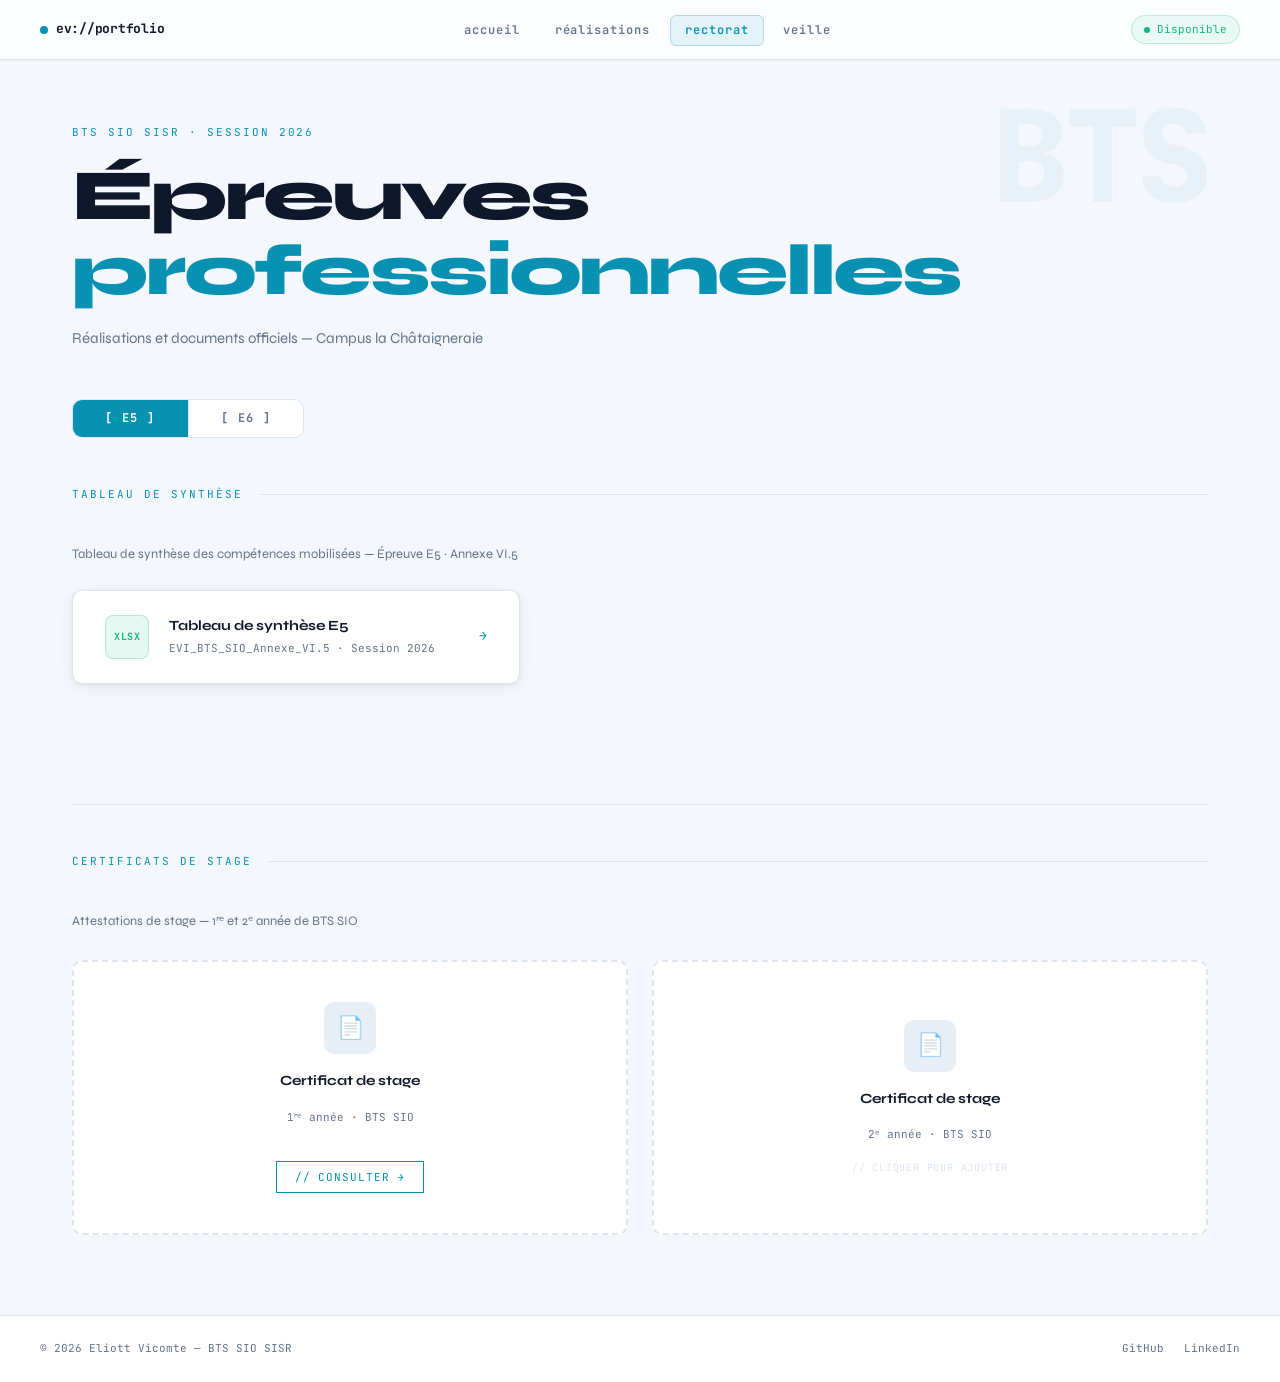
==== rectorat.html @ c420fbbb "Add files via upload" ====
<!DOCTYPE html>
<html lang="fr">
<head>
  <meta charset="UTF-8">
  <meta name="viewport" content="width=device-width, initial-scale=1.0">
  <title>Rectorat — Portfolio Eliott Vicomte</title>
  <link rel="icon" href="cadenas_svg.svg" type="image/svg+xml">
  <link rel="stylesheet" href="style.css">
  <link rel="stylesheet" href="rectorat.css">
</head>
<body>

  <nav>
    <div class="nav-logo">ev://portfolio</div>
    <ul class="nav-links">
      <li><a href="index.html">accueil</a></li>
      <li><a href="realisations.html">réalisations</a></li>
      <li><a href="rectorat.html" class="active">rectorat</a></li>
      <li><a href="veille.html">veille</a></li>
    </ul>
    <div class="nav-status"><div class="status-dot"></div>Disponible</div>
    <button class="nav-burger" id="burger" aria-label="Menu">
      <span></span><span></span><span></span>
    </button>
  </nav>

  <div class="nav-drawer" id="drawer">
    <ul>
      <li><a href="index.html">accueil</a></li>
      <li><a href="realisations.html">réalisations</a></li>
      <li><a href="rectorat.html" class="active">rectorat</a></li>
      <li><a href="veille.html">veille</a></li>
    </ul>
    <div class="drawer-status"><div class="status-dot"></div>Disponible</div>
  </div>

  <div class="page-wrapper">

    <header class="page-header" data-label="BTS">
      <p class="page-tag">BTS SIO SISR · Session 2026</p>
      <h1 class="page-title">Épreuves <span>professionnelles</span></h1>
      <p class="page-subtitle">Réalisations et documents officiels — Campus la Châtaigneraie</p>
    </header>

    <!-- TABS -->
    <div class="epreuve-tabs">
      <button class="tab-btn active" data-tab="e5">[ E5 ]</button>
      <button class="tab-btn" data-tab="e6">[ E6 ]</button>
    </div>

    <!-- ══ PANEL E5 ══ -->
    <div class="tab-panel active" id="panel-e5">

      <!-- Tableau synthèse -->
      <section class="section" style="padding-top:0; border-bottom: 1px solid var(--border);">
        <div class="section-header">
          <span class="section-label">tableau de synthèse</span>
          <div class="section-line"></div>
        </div>
        <p style="font-size:13px;color:var(--muted);margin-bottom:1.5rem;line-height:1.7;">
          Tableau de synthèse des compétences mobilisées — Épreuve E5 · Annexe VI.5
        </p>
        <a href="EVI_BTS_SIO_Annexe_VI.5_Epreuve E5 - Tableau de synthe_se_2026.pdf"
           download
           class="xlsx-access">
          <div class="xlsx-icon">XLSX</div>
          <div class="xlsx-info">
            <div class="xlsx-title">Tableau de synthèse E5</div>
            <div class="xlsx-sub">EVI_BTS_SIO_Annexe_VI.5 · Session 2026</div>
          </div>
          <span class="xlsx-arrow">→</span>
        </a>
      </section>

      <!-- Certificats de stage -->
      <section class="section" style="padding-top:3rem;">
        <div class="section-header">
          <span class="section-label">certificats de stage</span>
          <div class="section-line"></div>
        </div>
        <p style="font-size:13px;color:var(--muted);margin-bottom:1.75rem;line-height:1.7;">
          Attestations de stage — 1ʳᵉ et 2ᵉ année de BTS SIO
        </p>
        <div class="certs-grid">

          <!-- Certificat 1ère année -->
          <div class="cert-slot" id="slot-1" style="cursor:default;">
            <div class="cert-slot-icon">📄</div>
            <div class="cert-slot-label">Certificat de stage</div>
            <div class="cert-slot-sub">1ʳᵉ année · BTS SIO</div>
            <button onclick="window.open('EVI_AttestationDeStage.pdf', '_blank')" style="margin-top:1.2rem;background:transparent;border:1px solid var(--cyan);color:var(--cyan);font-family:var(--mono);font-size:11px;letter-spacing:.08em;padding:.5rem 1.1rem;cursor:pointer;transition:background .2s,color .2s;" onmouseover="this.style.background='var(--cyan)';this.style.color='#0a0a0f'" onmouseout="this.style.background='transparent';this.style.color='var(--cyan)'">// CONSULTER →</button>
          </div>

          <!-- Certificat 2ème année -->
          <div class="cert-slot" id="slot-2">
            <input type="file" accept="image/*,.pdf" id="file-2" title="Ajouter le certificat">
            <button class="cert-remove" id="remove-2">✕ Supprimer</button>
            <div class="cert-slot-icon">📄</div>
            <div class="cert-slot-label">Certificat de stage</div>
            <div class="cert-slot-sub">2ᵉ année · BTS SIO</div>
            <div class="cert-slot-hint">// CLIQUER POUR AJOUTER</div>
          </div>

        </div>
      </section>

    </div>

    <!-- ══ PANEL E6 ══ -->
    <div class="tab-panel" id="panel-e6">
      <section class="section" style="padding-top:0;">
        <div class="e6-placeholder">
          <span class="e6-badge">// EN PRÉPARATION</span>
          <h3>Épreuve E6</h3>
          <p>Le contenu de l'épreuve E6 sera ajouté prochainement. Revenez bientôt.</p>
        </div>
      </section>
    </div>

  </div>

  <footer>
    <span class="footer-copy">© 2026 Eliott Vicomte — BTS SIO SISR</span>
    <div class="footer-links">
      <a href="https://github.com/shayn-git" target="_blank">GitHub</a>
      <a href="https://www.linkedin.com/in/eliott-vicomte-115887398/" target="_blank">LinkedIn</a>
    </div>
  </footer>

  <script>
    // ── NAV ──
    const burger = document.getElementById('burger');
    const drawer = document.getElementById('drawer');
    if (burger) burger.addEventListener('click', () => {
      burger.classList.toggle('open');
      drawer.classList.toggle('open');
    });
    window.addEventListener('scroll', () => {
      document.querySelector('nav').classList.toggle('scrolled', window.scrollY > 10);
    });

    // ── TABS ──
    document.querySelectorAll('.tab-btn').forEach(btn => {
      btn.addEventListener('click', () => {
        document.querySelectorAll('.tab-btn').forEach(b => b.classList.remove('active'));
        document.querySelectorAll('.tab-panel').forEach(p => p.classList.remove('active'));
        btn.classList.add('active');
        document.getElementById('panel-' + btn.dataset.tab).classList.add('active');
      });
    });

    // ── CERTIFICATS — upload image ──
    [1, 2].forEach(n => {
      const input  = document.getElementById('file-' + n);
      const slot   = document.getElementById('slot-' + n);
      const remove = document.getElementById('remove-' + n);

      input.addEventListener('change', function() {
        const file = this.files[0];
        if (!file) return;

        if (file.type.startsWith('image/')) {
          const reader = new FileReader();
          reader.onload = ev => {
            let img = slot.querySelector('img');
            if (!img) { img = document.createElement('img'); slot.appendChild(img); }
            img.src = ev.target.result;
            img.alt = 'Certificat année ' + n;
            slot.classList.add('has-image');
          };
          reader.readAsDataURL(file);
        } else {
          // PDF : afficher nom du fichier
          slot.classList.add('has-image');
          let img = slot.querySelector('img');
          if (!img) { img = document.createElement('img'); slot.appendChild(img); }
          img.src = '';
          img.alt = '';
          // Remplacer par un bloc texte
          let pdfBlock = slot.querySelector('.pdf-preview');
          if (!pdfBlock) {
            pdfBlock = document.createElement('div');
            pdfBlock.className = 'pdf-preview';
            pdfBlock.style.cssText = 'position:absolute;inset:0;display:flex;flex-direction:column;align-items:center;justify-content:center;gap:.75rem;padding:1.5rem;';
            slot.appendChild(pdfBlock);
          }
          pdfBlock.innerHTML = '<div style="font-size:2rem;">📄</div><div style="font-family:var(--mono);font-size:12px;color:var(--cyan);font-weight:700;">' + file.name + '</div><div style="font-family:var(--mono);font-size:10px;color:var(--muted);">PDF ajouté</div>';
        }
      });

      remove.addEventListener('click', e => {
        e.stopPropagation();
        slot.classList.remove('has-image');
        const img = slot.querySelector('img');
        if (img) img.remove();
        const pdfBlock = slot.querySelector('.pdf-preview');
        if (pdfBlock) pdfBlock.remove();
        input.value = '';
      });
    });
  </script>

</body>
</html>
---- style.css ----
/* ============================================================
   STYLE.CSS — Global · Portfolio Eliott Vicomte
   ============================================================ */

/* ── IMPORT FONTS ── */
@import url('https://fonts.googleapis.com/css2?family=JetBrains+Mono:wght@400;600;700&family=Syne:wght@400;600;700;800&display=swap');

/* ── CSS VARIABLES ── */
:root {
  /* Palette */
  --cyan:    #0891b2;
  --cyan2:   #06b6d4;
  --mint:    #10b981;
  --amber:   #f59e0b;
  --red:     #ef4444;

  /* Surfaces */
  --bg:      #f4f7fb;
  --bg2:     #e8eef6;
  --surface: #ffffff;
  --surface2:#f8fbff;

  /* Text */
  --text:    #0f172a;
  --text2:   #1e293b;
  --muted:   #64748b;

  /* Borders */
  --border:  #e2e8f0;
  --border2: #dde5f0;

  /* Shadows */
  --shadow:    0 1px 4px rgba(15,23,42,0.06), 0 4px 16px rgba(15,23,42,0.06);
  --shadow-lg: 0 4px 12px rgba(15,23,42,0.10), 0 12px 40px rgba(15,23,42,0.10);

  /* Shape */
  --radius: 10px;

  /* Typography */
  --mono: 'JetBrains Mono', monospace;
  --sans: 'Syne', sans-serif;

  /* Nav */
  --nav-h: 60px;
}

/* ── RESET ── */
*, *::before, *::after { box-sizing: border-box; margin: 0; padding: 0; }
html { scroll-behavior: smooth; -webkit-font-smoothing: antialiased; }

body {
  font-family: var(--sans);
  background: var(--bg);
  color: var(--text);
  line-height: 1.6;
  min-height: 100vh;
  display: flex;
  flex-direction: column;
}

a { color: inherit; text-decoration: none; }
img { display: block; max-width: 100%; }
ul { list-style: none; }

/* ── SCROLLBAR ── */
::-webkit-scrollbar { width: 6px; }
::-webkit-scrollbar-track { background: var(--bg2); }
::-webkit-scrollbar-thumb { background: var(--border2); border-radius: 99px; }
::-webkit-scrollbar-thumb:hover { background: var(--cyan); }

/* ── SELECTION ── */
::selection { background: rgba(8,145,178,0.15); color: var(--cyan); }

/* ============================================================
   NAVIGATION
   ============================================================ */
nav {
  position: fixed;
  top: 0; left: 0; right: 0;
  height: var(--nav-h);
  z-index: 100;

  display: flex;
  align-items: center;
  justify-content: space-between;
  gap: 1.5rem;
  padding: 0 2.5rem;

  background: rgba(255,255,255,0.82);
  backdrop-filter: blur(14px) saturate(160%);
  -webkit-backdrop-filter: blur(14px) saturate(160%);
  border-bottom: 1px solid var(--border2);
  box-shadow: 0 1px 0 rgba(15,23,42,0.04);

  transition: background .3s, box-shadow .3s;
}

nav.scrolled {
  background: rgba(255,255,255,0.97);
  box-shadow: 0 2px 20px rgba(15,23,42,0.08);
}

/* Logo */
.nav-logo {
  font-family: var(--mono);
  font-size: 13px;
  font-weight: 700;
  color: var(--text);
  letter-spacing: -0.02em;
  white-space: nowrap;
  flex-shrink: 0;
}

.nav-logo::before {
  content: '';
  display: inline-block;
  width: 8px; height: 8px;
  border-radius: 50%;
  background: var(--cyan);
  margin-right: 8px;
  vertical-align: middle;
  animation: pulse 2.5s ease-in-out infinite;
}

/* Links */
.nav-links {
  display: flex;
  align-items: center;
  gap: 0.25rem;
  flex: 1;
  justify-content: center;
}

.nav-links li a {
  font-family: var(--mono);
  font-size: 12px;
  font-weight: 600;
  color: var(--muted);
  letter-spacing: 0.08em;
  padding: 0.4rem 0.9rem;
  border-radius: 6px;
  border: 1px solid transparent;
  transition: color .2s, background .2s, border-color .2s;
  position: relative;
}

.nav-links li a:hover {
  color: var(--cyan);
  background: rgba(8,145,178,0.07);
  border-color: rgba(8,145,178,0.15);
}

.nav-links li a.active {
  color: var(--cyan);
  background: rgba(8,145,178,0.10);
  border-color: rgba(8,145,178,0.25);
}

/* Status */
.nav-status {
  display: flex;
  align-items: center;
  gap: 0.45rem;
  font-family: var(--mono);
  font-size: 11px;
  color: var(--mint);
  background: rgba(16,185,129,0.08);
  border: 1px solid rgba(16,185,129,0.22);
  padding: 0.3rem 0.75rem;
  border-radius: 20px;
  white-space: nowrap;
  flex-shrink: 0;
}

.status-dot {
  width: 6px; height: 6px;
  border-radius: 50%;
  background: var(--mint);
  animation: pulse 2s ease-in-out infinite;
  flex-shrink: 0;
}

/* Hamburger (mobile) */
.nav-burger {
  display: none;
  flex-direction: column;
  gap: 5px;
  background: none;
  border: none;
  cursor: pointer;
  padding: 6px;
  border-radius: 6px;
  transition: background .2s;
}
.nav-burger:hover { background: var(--bg2); }
.nav-burger span {
  display: block;
  width: 22px; height: 2px;
  background: var(--text);
  border-radius: 2px;
  transition: transform .3s, opacity .3s;
}
.nav-burger.open span:nth-child(1) { transform: translateY(7px) rotate(45deg); }
.nav-burger.open span:nth-child(2) { opacity: 0; }
.nav-burger.open span:nth-child(3) { transform: translateY(-7px) rotate(-45deg); }

/* Mobile drawer */
.nav-drawer {
  display: none;
  position: fixed;
  top: var(--nav-h); left: 0; right: 0;
  background: rgba(255,255,255,0.97);
  border-bottom: 1px solid var(--border2);
  padding: 1rem 2rem 1.5rem;
  z-index: 99;
  box-shadow: 0 8px 30px rgba(15,23,42,0.10);
  transform: translateY(-10px);
  opacity: 0;
  transition: transform .25s ease, opacity .25s ease;
  pointer-events: none;
}
.nav-drawer.open {
  transform: translateY(0);
  opacity: 1;
  pointer-events: auto;
}
.nav-drawer ul {
  display: flex;
  flex-direction: column;
  gap: 0.25rem;
}
.nav-drawer ul li a {
  font-family: var(--mono);
  font-size: 13px;
  font-weight: 600;
  color: var(--muted);
  letter-spacing: 0.08em;
  display: block;
  padding: 0.65rem 0.9rem;
  border-radius: 6px;
  border: 1px solid transparent;
  transition: color .2s, background .2s, border-color .2s;
}
.nav-drawer ul li a:hover,
.nav-drawer ul li a.active {
  color: var(--cyan);
  background: rgba(8,145,178,0.08);
  border-color: rgba(8,145,178,0.18);
}
.nav-drawer .drawer-status {
  display: flex;
  align-items: center;
  gap: 0.45rem;
  font-family: var(--mono);
  font-size: 11px;
  color: var(--mint);
  margin-top: 1rem;
  padding: 0.5rem 0.9rem;
  background: rgba(16,185,129,0.08);
  border: 1px solid rgba(16,185,129,0.22);
  border-radius: 20px;
  width: fit-content;
}

/* ============================================================
   PAGE WRAPPER & LAYOUT
   ============================================================ */
.page-wrapper {
  flex: 1;
  padding-top: var(--nav-h);
  max-width: 1200px;
  width: 100%;
  margin: 0 auto;
  padding-left: 2rem;
  padding-right: 2rem;
}

.section {
  padding: 5rem 0;
  border-bottom: 1px solid var(--border);
}
.section:last-child { border-bottom: none; }

/* ── SECTION HEADER ── */
.section-header {
  display: flex;
  align-items: center;
  gap: 1rem;
  margin-bottom: 2.5rem;
  flex-wrap: wrap;
}

.section-label {
  font-family: var(--mono);
  font-size: 11px;
  color: var(--cyan);
  letter-spacing: 0.18em;
  text-transform: uppercase;
  white-space: nowrap;
  flex-shrink: 0;
}

.section-line {
  flex: 1;
  height: 1px;
  background: var(--border2);
  min-width: 20px;
}

/* ── PAGE HEADER ── */
.page-header {
  padding: 4rem 0 3rem;
  position: relative;
}

.page-header::before {
  content: attr(data-label);
  position: absolute;
  top: 2rem; right: 0;
  font-family: var(--mono);
  font-size: clamp(4rem, 10vw, 9rem);
  font-weight: 800;
  color: rgba(8,145,178,0.05);
  letter-spacing: -0.04em;
  line-height: 1;
  pointer-events: none;
  user-select: none;
}

.page-tag {
  font-family: var(--mono);
  font-size: 11px;
  color: var(--cyan);
  letter-spacing: 0.18em;
  text-transform: uppercase;
  margin-bottom: 1rem;
}

.page-title {
  font-size: clamp(2.5rem, 6vw, 4.5rem);
  font-weight: 800;
  line-height: 1.05;
  letter-spacing: -0.04em;
  color: var(--text);
  margin-bottom: 1rem;
}
.page-title span { color: var(--cyan); }

.page-subtitle {
  font-size: 15px;
  color: var(--muted);
  max-width: 540px;
  line-height: 1.75;
}

/* ============================================================
   BUTTONS
   ============================================================ */
.btn {
  display: inline-flex;
  align-items: center;
  gap: 0.4rem;
  font-family: var(--mono);
  font-size: 12px;
  font-weight: 600;
  letter-spacing: 0.06em;
  padding: 0.6rem 1.3rem;
  border-radius: 7px;
  border: 1px solid transparent;
  cursor: pointer;
  transition: transform .2s, box-shadow .2s, background .2s, border-color .2s, color .2s;
  white-space: nowrap;
}

.btn:hover { transform: translateY(-1px); }
.btn:active { transform: translateY(0); }

.btn-primary {
  background: var(--cyan);
  color: #fff;
  border-color: var(--cyan);
  box-shadow: 0 2px 12px rgba(8,145,178,0.3);
}
.btn-primary:hover {
  background: var(--cyan2);
  box-shadow: 0 4px 20px rgba(8,145,178,0.4);
}

.btn-outline {
  background: transparent;
  color: var(--text2);
  border-color: var(--border2);
}
.btn-outline:hover {
  border-color: var(--cyan);
  color: var(--cyan);
  background: rgba(8,145,178,0.05);
}

.btn-mint {
  background: rgba(16,185,129,0.10);
  color: var(--mint);
  border-color: rgba(16,185,129,0.3);
}
.btn-mint:hover {
  background: rgba(16,185,129,0.18);
  box-shadow: 0 2px 12px rgba(16,185,129,0.2);
}

/* ============================================================
   TERMINAL
   ============================================================ */
.terminal {
  background: var(--surface);
  border: 1px solid var(--border2);
  border-radius: var(--radius);
  overflow: hidden;
  box-shadow: var(--shadow-lg);
}

.terminal-bar {
  display: flex;
  align-items: center;
  gap: 0.5rem;
  padding: 0.75rem 1rem;
  background: var(--bg2);
  border-bottom: 1px solid var(--border2);
}

.t-dot {
  width: 11px; height: 11px;
  border-radius: 50%;
  background: var(--border2);
}
.t-dot:nth-child(1) { background: #ff5f57; }
.t-dot:nth-child(2) { background: #febc2e; }
.t-dot:nth-child(3) { background: #28c840; }

.terminal-title {
  font-family: var(--mono);
  font-size: 11px;
  color: var(--muted);
  margin-left: 0.5rem;
}

.terminal-body {
  padding: 1.25rem 1.5rem;
  display: flex;
  flex-direction: column;
  gap: 0.25rem;
  background: var(--surface2);
  min-height: 200px;
}

.t-line { display: flex; align-items: baseline; gap: 0.4rem; margin-top: 0.6rem; }
.t-prompt { font-family: var(--mono); font-size: 12px; color: var(--cyan); font-weight: 700; }
.t-cmd { font-family: var(--mono); font-size: 12px; color: var(--text); }
.t-output { font-family: var(--mono); font-size: 12px; color: var(--muted); padding-left: 1.25rem; line-height: 1.6; }

.t-cursor {
  display: inline-block;
  width: 8px;
  height: 14px;
  background: var(--cyan);
  border-radius: 1px;
  animation: blink 1.1s step-end infinite;
  position: relative;
  top: 3px;
}

/* ============================================================
   PILLS & TAGS
   ============================================================ */
.pills {
  display: flex;
  flex-wrap: wrap;
  gap: 0.45rem;
}

.pill {
  font-family: var(--mono);
  font-size: 10px;
  font-weight: 600;
  color: var(--text2);
  background: var(--bg2);
  border: 1px solid var(--border2);
  padding: 0.25rem 0.65rem;
  border-radius: 20px;
  letter-spacing: 0.04em;
  transition: border-color .2s, color .2s;
}
.pill:hover {
  border-color: var(--cyan);
  color: var(--cyan);
}

/* ============================================================
   TABLE (synthèse E5)
   ============================================================ */
.table-wrapper {
  overflow-x: auto;
  border: 1px solid var(--border2);
  border-radius: var(--radius);
  box-shadow: var(--shadow);
}

.synth-table {
  width: 100%;
  border-collapse: collapse;
  font-size: 13px;
  min-width: 680px;
}

.synth-table thead tr {
  background: var(--bg2);
  border-bottom: 1px solid var(--border2);
}

.synth-table th {
  font-family: var(--mono);
  font-size: 10px;
  font-weight: 700;
  color: var(--muted);
  letter-spacing: 0.12em;
  text-transform: uppercase;
  padding: 0.85rem 1rem;
  text-align: center;
  white-space: nowrap;
}

.synth-table tbody tr {
  border-bottom: 1px solid var(--border);
  transition: background .15s;
}
.synth-table tbody tr:last-child { border-bottom: none; }
.synth-table tbody tr:hover { background: rgba(8,145,178,0.03); }

.synth-table td {
  padding: 0.8rem 1rem;
  text-align: center;
  color: var(--text2);
  font-size: 13px;
}

.check-yes { color: var(--mint); font-weight: 700; }
.check-no  { color: var(--border2); }

.rp-link {
  font-family: var(--mono);
  font-size: 11px;
  color: var(--cyan);
  font-weight: 600;
  transition: letter-spacing .2s;
}
.rp-link:hover { letter-spacing: 0.06em; }

/* ============================================================
   FOOTER
   ============================================================ */
footer {
  display: flex;
  align-items: center;
  justify-content: space-between;
  gap: 1.5rem;
  padding: 1.5rem 2.5rem;
  border-top: 1px solid var(--border2);
  background: var(--surface);
  flex-wrap: wrap;
}

.footer-copy {
  font-family: var(--mono);
  font-size: 11px;
  color: var(--muted);
}

.footer-links {
  display: flex;
  gap: 1.25rem;
}

.footer-links a {
  font-family: var(--mono);
  font-size: 11px;
  color: var(--muted);
  transition: color .2s;
}
.footer-links a:hover { color: var(--cyan); }

/* ============================================================
   ANIMATIONS
   ============================================================ */
@keyframes pulse {
  0%, 100% { opacity: 1; }
  50%       { opacity: 0.4; }
}

@keyframes blink {
  0%, 100% { opacity: 1; }
  50%       { opacity: 0; }
}

@keyframes fadeUp {
  from { opacity: 0; transform: translateY(18px); }
  to   { opacity: 1; transform: translateY(0); }
}

@keyframes fadeIn {
  from { opacity: 0; }
  to   { opacity: 1; }
}

.anim { opacity: 0; animation: fadeUp .65s ease forwards; }
.anim-d1 { animation-delay: .05s; }
.anim-d2 { animation-delay: .15s; }
.anim-d3 { animation-delay: .25s; }
.anim-d4 { animation-delay: .35s; }
.anim-d5 { animation-delay: .45s; }

/* ============================================================
   RESPONSIVE
   ============================================================ */
@media (max-width: 768px) {
  nav {
    padding: 0 1.25rem;
  }

  .nav-links,
  .nav-status {
    display: none;
  }

  .nav-burger {
    display: flex;
  }

  .nav-drawer {
    display: block;
  }

  .page-wrapper {
    padding-left: 1.25rem;
    padding-right: 1.25rem;
  }

  .section { padding: 3rem 0; }

  footer {
    padding: 1.25rem 1.5rem;
    flex-direction: column;
    align-items: flex-start;
    gap: 0.75rem;
  }
}

@media (max-width: 480px) {
  .page-title { letter-spacing: -0.03em; }
  .section-header { gap: 0.75rem; }
}
---- rectorat.css ----
/* ============================================================
   RECTORAT PAGE — rectorat.css
   ============================================================ */

/* ── TABS E5 / E6 ── */
    .epreuve-tabs {
      display: flex;
      gap: 0;
      border: 1px solid var(--border2);
      border-radius: var(--radius);
      overflow: hidden;
      margin-bottom: 3rem;
      width: fit-content;
    }

    .tab-btn {
      font-family: var(--mono);
      font-size: 12px;
      font-weight: 700;
      letter-spacing: 0.12em;
      padding: 0.65rem 2rem;
      background: var(--surface);
      border: none;
      cursor: pointer;
      color: var(--muted);
      transition: background .2s, color .2s;
      position: relative;
    }

    .tab-btn:not(:last-child) {
      border-right: 1px solid var(--border2);
    }

    .tab-btn.active {
      background: var(--cyan);
      color: #fff;
    }

    .tab-btn:not(.active):hover {
      background: rgba(8,145,178,0.07);
      color: var(--cyan);
    }

    .tab-panel { display: none; }
    .tab-panel.active { display: block; }

    /* ── ACCÈS TABLEAU XLSX ── */
    .xlsx-access {
      display: flex;
      align-items: center;
      gap: 1.25rem;
      padding: 1.5rem 2rem;
      background: var(--surface);
      border: 1px solid var(--border2);
      border-radius: var(--radius);
      box-shadow: var(--shadow);
      margin-bottom: 2.5rem;
      transition: border-color .2s, box-shadow .2s;
      text-decoration: none;
      color: inherit;
      width: fit-content;
    }

    .xlsx-access:hover {
      border-color: var(--cyan);
      box-shadow: var(--shadow-lg);
    }

    .xlsx-icon {
      width: 44px; height: 44px;
      background: rgba(16,185,129,0.10);
      border: 1px solid rgba(16,185,129,0.25);
      border-radius: 8px;
      display: flex; align-items: center; justify-content: center;
      font-family: var(--mono);
      font-size: 10px;
      font-weight: 700;
      color: var(--mint);
      letter-spacing: 0.05em;
      flex-shrink: 0;
    }

    .xlsx-info { display: flex; flex-direction: column; gap: 0.2rem; }
    .xlsx-title { font-size: 14px; font-weight: 700; color: var(--text); }
    .xlsx-sub { font-family: var(--mono); font-size: 11px; color: var(--muted); }

    .xlsx-arrow {
      font-family: var(--mono);
      font-size: 13px;
      color: var(--cyan);
      margin-left: auto;
      padding-left: 1.5rem;
      transition: transform .2s;
    }
    .xlsx-access:hover .xlsx-arrow { transform: translateX(4px); }

    /* ── CERTIFICATS ── */
    .certs-grid {
      display: grid;
      grid-template-columns: 1fr 1fr;
      gap: 1.5rem;
    }

    .cert-slot {
      border: 2px dashed var(--border2);
      border-radius: var(--radius);
      padding: 2.5rem 2rem;
      display: flex;
      flex-direction: column;
      align-items: center;
      justify-content: center;
      gap: 1rem;
      text-align: center;
      cursor: pointer;
      transition: border-color .2s, background .2s;
      position: relative;
      min-height: 220px;
      background: var(--surface);
    }

    .cert-slot:hover {
      border-color: var(--cyan);
      background: rgba(8,145,178,0.03);
    }

    .cert-slot input[type="file"] {
      position: absolute;
      inset: 0;
      opacity: 0;
      cursor: pointer;
      width: 100%;
      height: 100%;
    }

    .cert-slot-icon {
      width: 52px; height: 52px;
      background: var(--bg2);
      border-radius: 10px;
      display: flex; align-items: center; justify-content: center;
      font-size: 22px;
      transition: background .2s;
    }

    .cert-slot:hover .cert-slot-icon { background: rgba(8,145,178,0.10); }

    .cert-slot-label {
      font-size: 14px;
      font-weight: 700;
      color: var(--text);
    }

    .cert-slot-sub {
      font-family: var(--mono);
      font-size: 11px;
      color: var(--muted);
    }

    .cert-slot-hint {
      font-family: var(--mono);
      font-size: 10px;
      color: var(--border2);
      letter-spacing: 0.08em;
    }

    .cert-slot img {
      width: 100%;
      height: 100%;
      object-fit: contain;
      border-radius: 6px;
      position: absolute;
      inset: 0;
      padding: 1rem;
    }

    .cert-slot.has-image {
      border-style: solid;
      border-color: var(--border2);
    }

    .cert-slot.has-image .cert-slot-icon,
    .cert-slot.has-image .cert-slot-label,
    .cert-slot.has-image .cert-slot-sub,
    .cert-slot.has-image .cert-slot-hint {
      display: none;
    }

    .cert-remove {
      position: absolute;
      top: 0.5rem; right: 0.5rem;
      background: rgba(239,68,68,0.1);
      border: 1px solid rgba(239,68,68,0.3);
      color: #ef4444;
      border-radius: 6px;
      font-size: 11px;
      font-family: var(--mono);
      padding: 0.2rem 0.5rem;
      cursor: pointer;
      display: none;
      z-index: 2;
      transition: background .2s;
    }
    .cert-slot.has-image .cert-remove { display: block; }
    .cert-remove:hover { background: rgba(239,68,68,0.2); }

    /* ── E6 PLACEHOLDER ── */
    .e6-placeholder {
      display: flex;
      flex-direction: column;
      align-items: center;
      justify-content: center;
      gap: 1rem;
      min-height: 300px;
      border: 2px dashed var(--border2);
      border-radius: var(--radius);
      background: var(--surface);
      text-align: center;
      padding: 3rem;
    }

    .e6-badge {
      font-family: var(--mono);
      font-size: 10px;
      color: var(--amber, #f59e0b);
      background: rgba(245,158,11,0.10);
      border: 1px solid rgba(245,158,11,0.25);
      padding: 0.3rem 0.9rem;
      border-radius: 20px;
      letter-spacing: 0.12em;
    }

    .e6-placeholder h3 {
      font-size: 1.4rem;
      font-weight: 700;
      color: var(--text);
      letter-spacing: -0.02em;
    }

    .e6-placeholder p {
      font-size: 14px;
      color: var(--muted);
      max-width: 380px;
      line-height: 1.7;
    }

    @media (max-width: 600px) {
      .certs-grid { grid-template-columns: 1fr; }
      .xlsx-access { width: 100%; }
    }
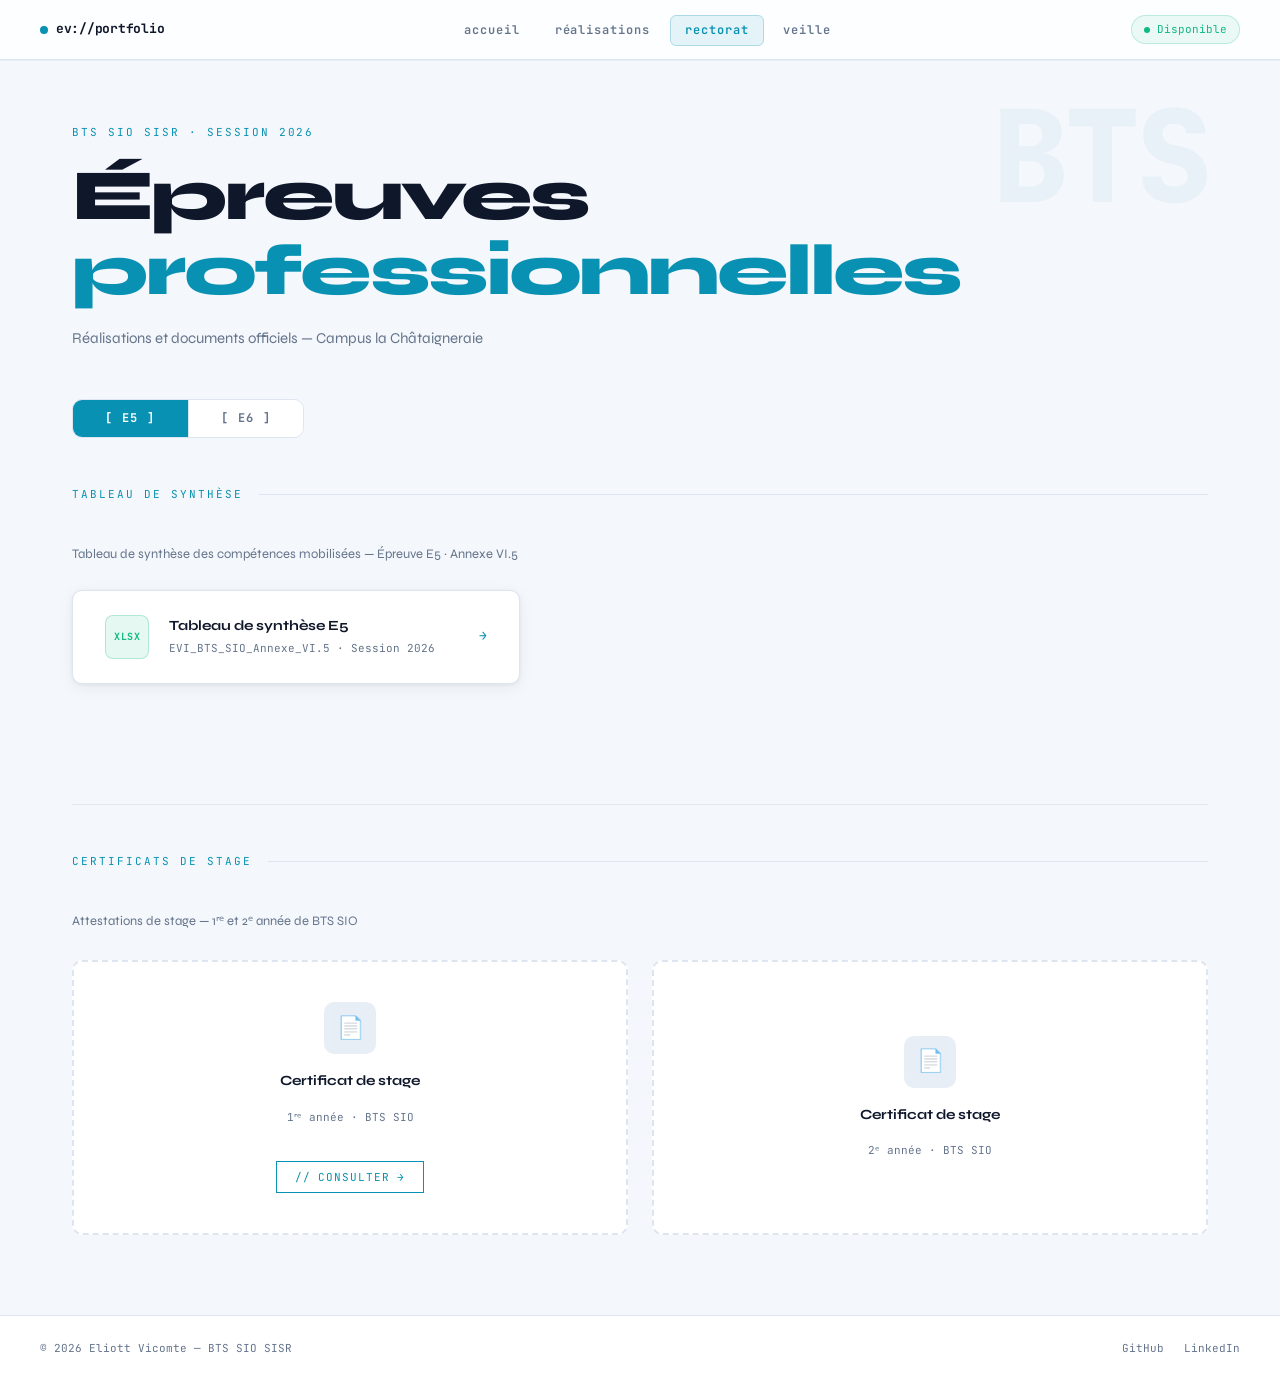
==== commit 3d3f4f56: "Update rectorat.html" ====
--- a/rectorat.html
+++ b/rectorat.html
@@ -93,12 +93,9 @@
 
           <!-- Certificat 2ème année -->
           <div class="cert-slot" id="slot-2">
-            <input type="file" accept="image/*,.pdf" id="file-2" title="Ajouter le certificat">
-            <button class="cert-remove" id="remove-2">✕ Supprimer</button>
             <div class="cert-slot-icon">📄</div>
             <div class="cert-slot-label">Certificat de stage</div>
             <div class="cert-slot-sub">2ᵉ année · BTS SIO</div>
-            <div class="cert-slot-hint">// CLIQUER POUR AJOUTER</div>
           </div>
 
         </div>
@@ -148,46 +145,6 @@
         document.getElementById('panel-' + btn.dataset.tab).classList.add('active');
       });
     });
-
-    // ── CERTIFICATS — upload image ──
-    [1, 2].forEach(n => {
-      const input  = document.getElementById('file-' + n);
-      const slot   = document.getElementById('slot-' + n);
-      const remove = document.getElementById('remove-' + n);
-
-      input.addEventListener('change', function() {
-        const file = this.files[0];
-        if (!file) return;
-
-        if (file.type.startsWith('image/')) {
-          const reader = new FileReader();
-          reader.onload = ev => {
-            let img = slot.querySelector('img');
-            if (!img) { img = document.createElement('img'); slot.appendChild(img); }
-            img.src = ev.target.result;
-            img.alt = 'Certificat année ' + n;
-            slot.classList.add('has-image');
-          };
-          reader.readAsDataURL(file);
-        } else {
-          // PDF : afficher nom du fichier
-          slot.classList.add('has-image');
-          let img = slot.querySelector('img');
-          if (!img) { img = document.createElement('img'); slot.appendChild(img); }
-          img.src = '';
-          img.alt = '';
-          // Remplacer par un bloc texte
-          let pdfBlock = slot.querySelector('.pdf-preview');
-          if (!pdfBlock) {
-            pdfBlock = document.createElement('div');
-            pdfBlock.className = 'pdf-preview';
-            pdfBlock.style.cssText = 'position:absolute;inset:0;display:flex;flex-direction:column;align-items:center;justify-content:center;gap:.75rem;padding:1.5rem;';
-            slot.appendChild(pdfBlock);
-          }
-          pdfBlock.innerHTML = '<div style="font-size:2rem;">📄</div><div style="font-family:var(--mono);font-size:12px;color:var(--cyan);font-weight:700;">' + file.name + '</div><div style="font-family:var(--mono);font-size:10px;color:var(--muted);">PDF ajouté</div>';
-        }
-      });
-
       remove.addEventListener('click', e => {
         e.stopPropagation();
         slot.classList.remove('has-image');
